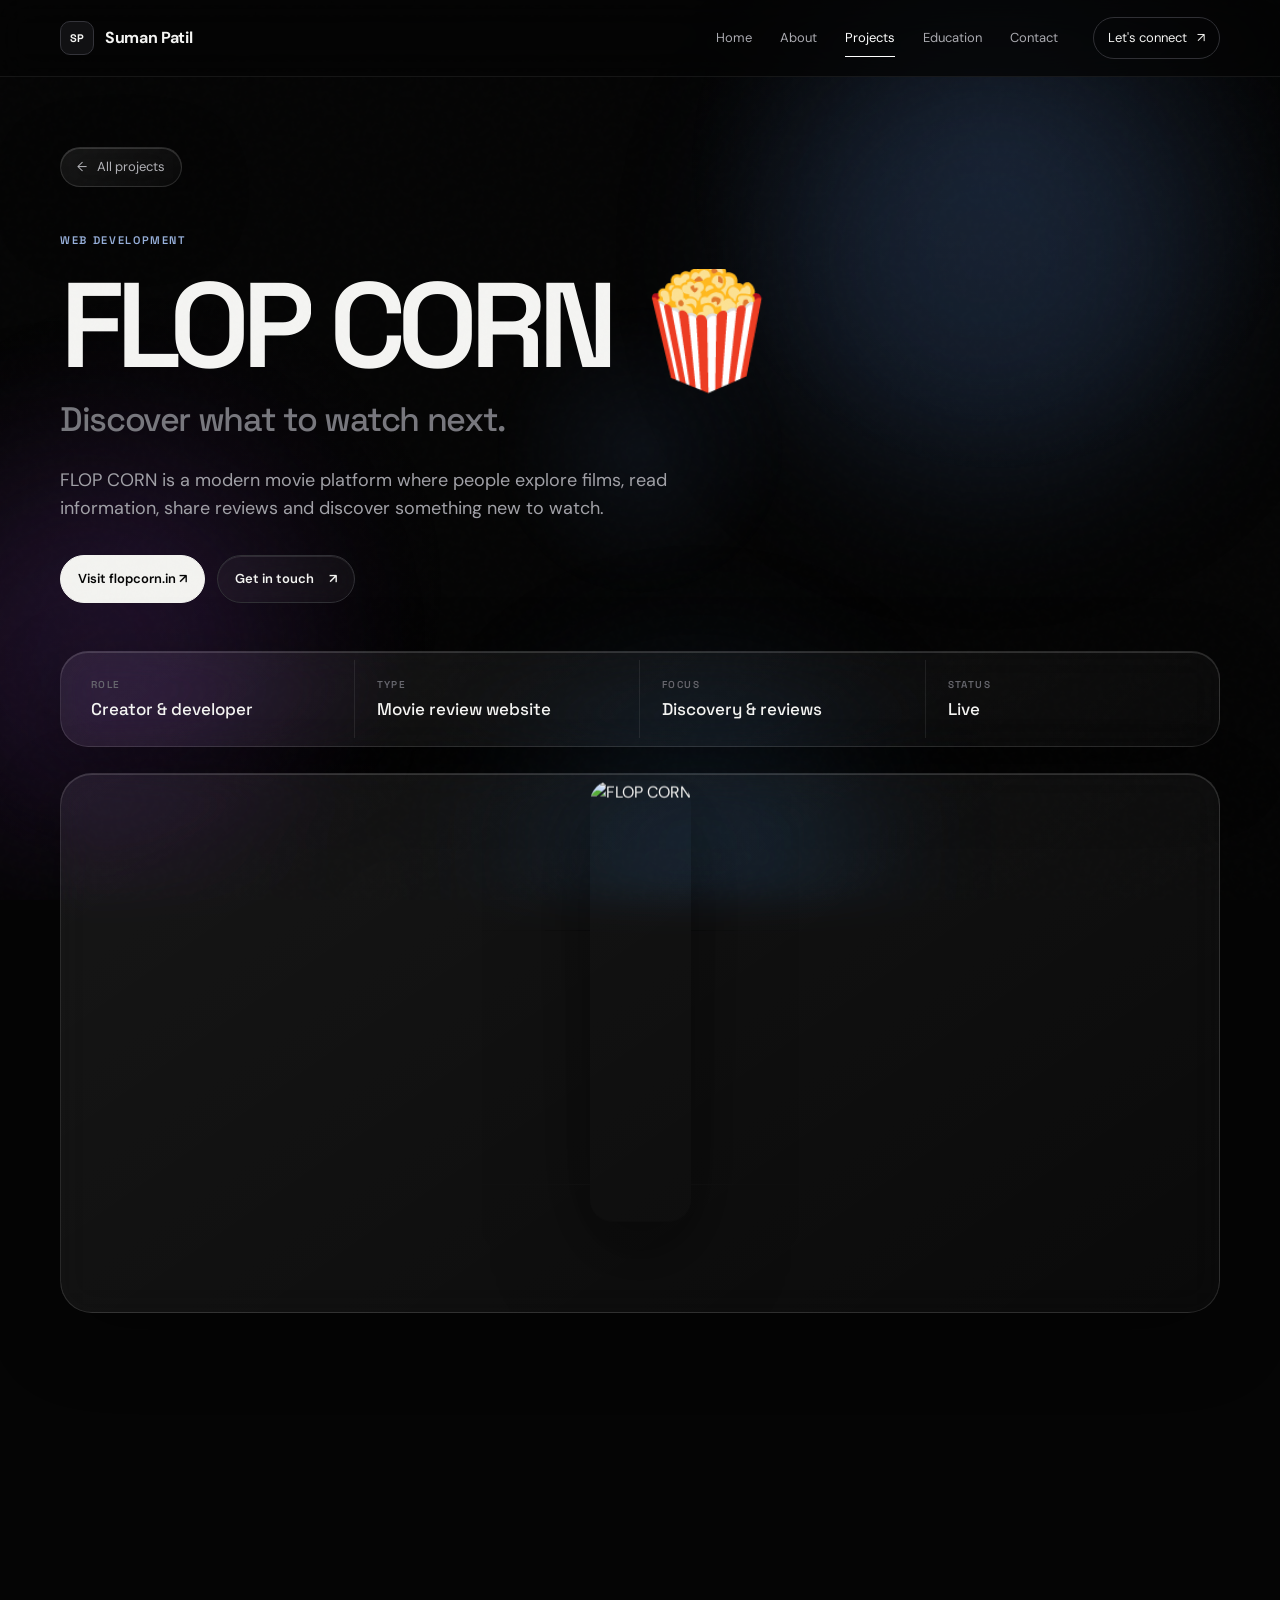
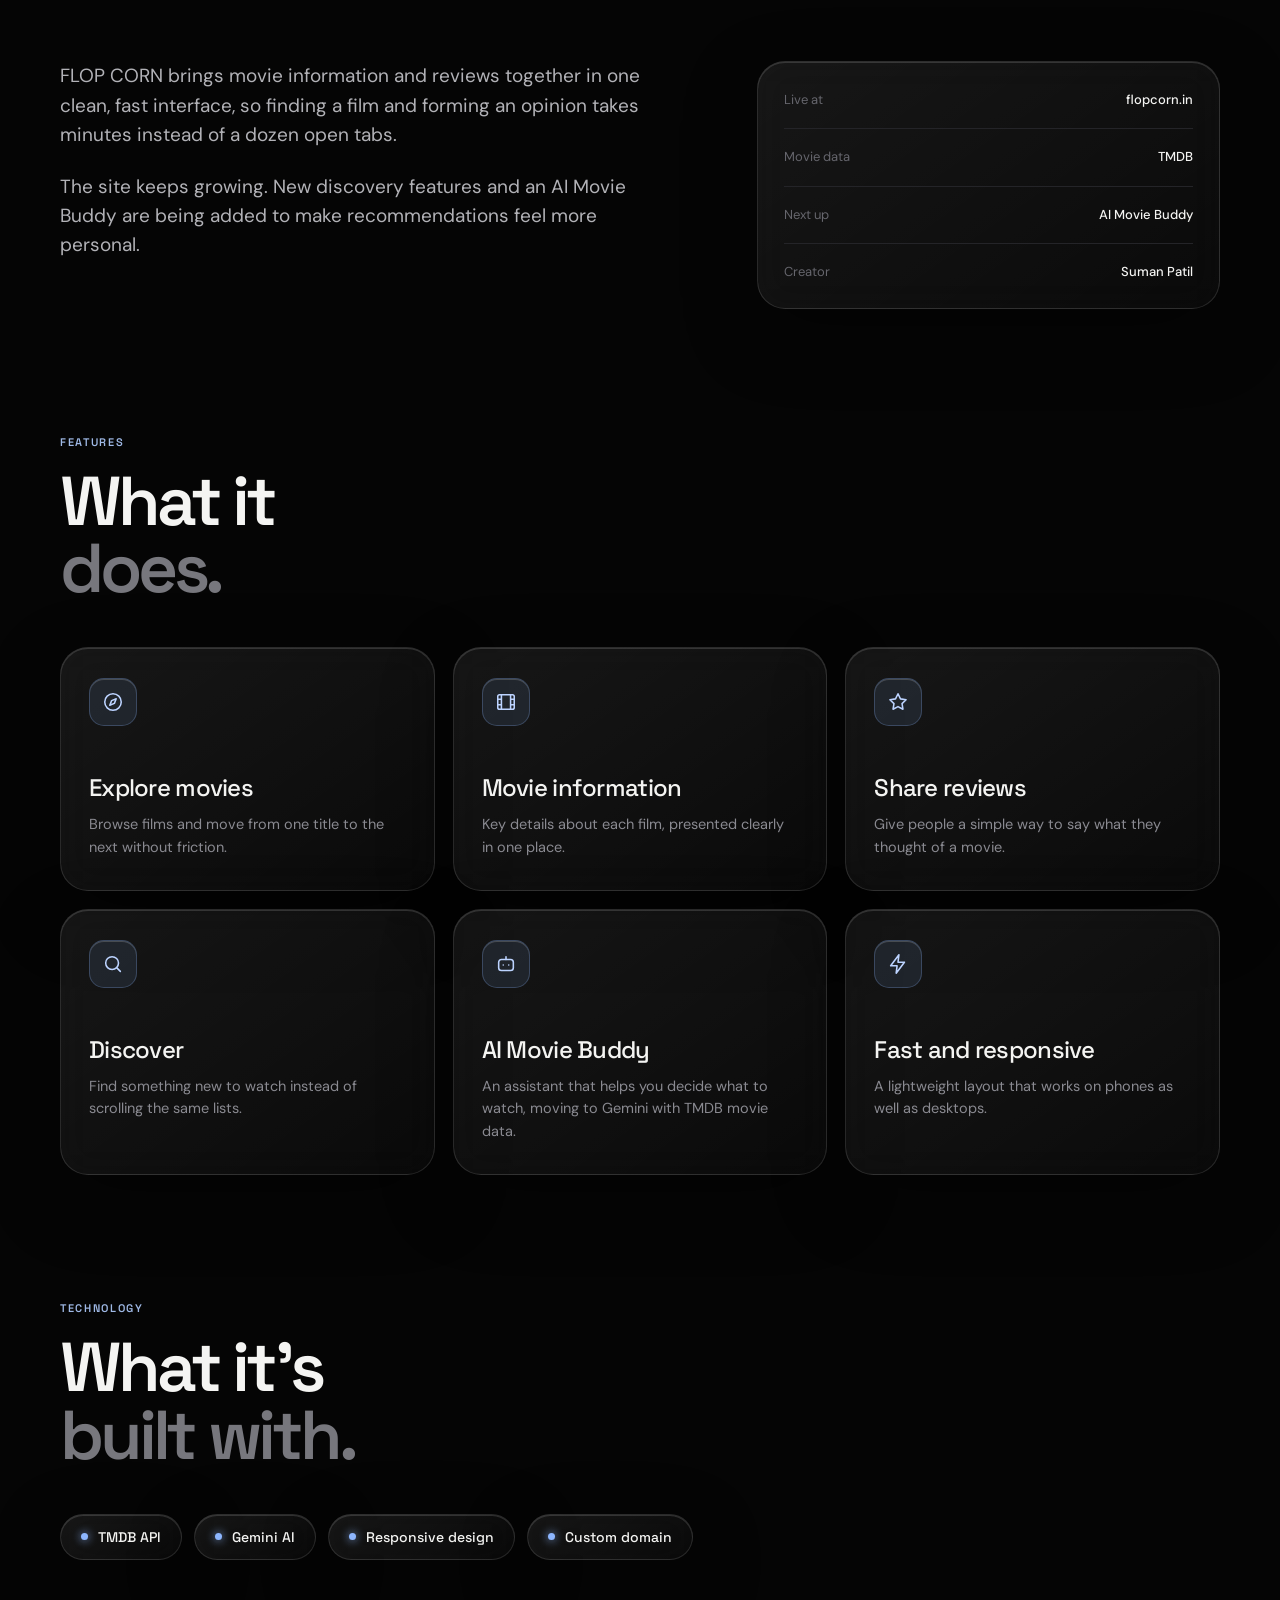
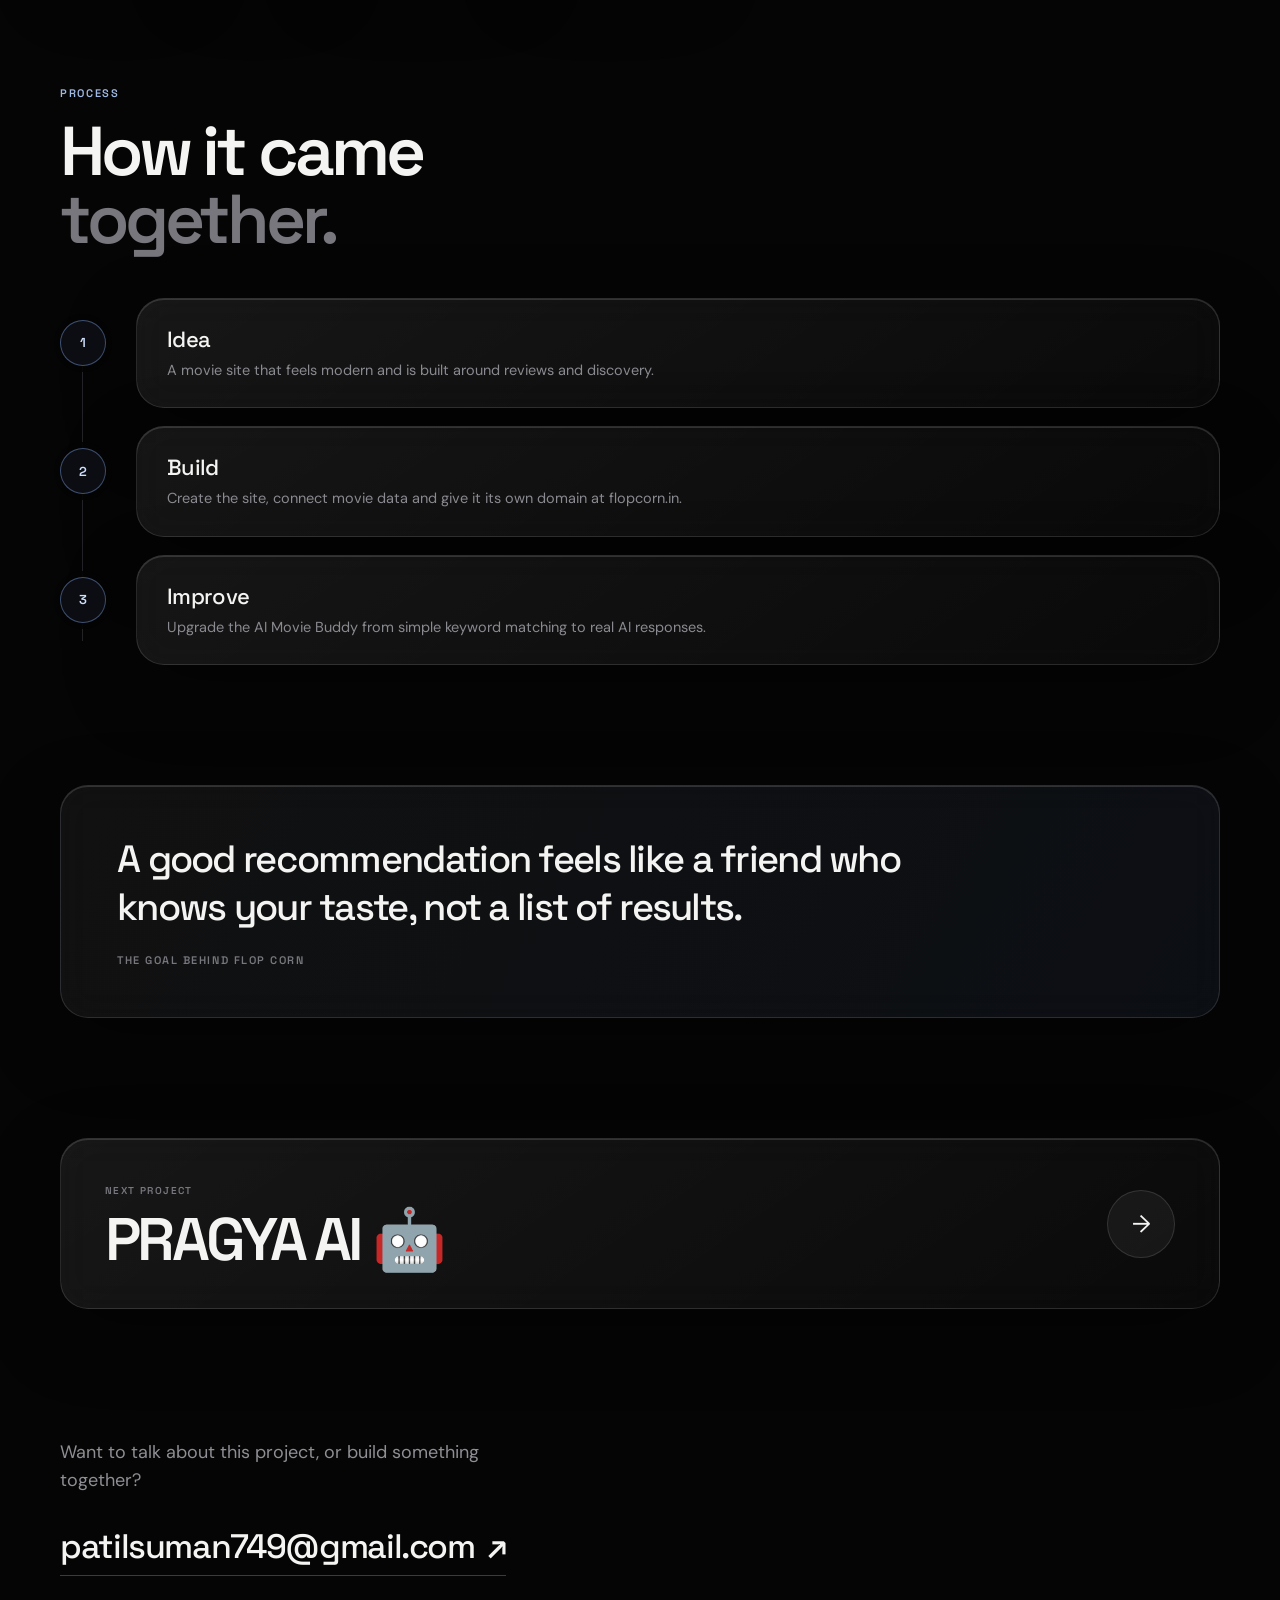
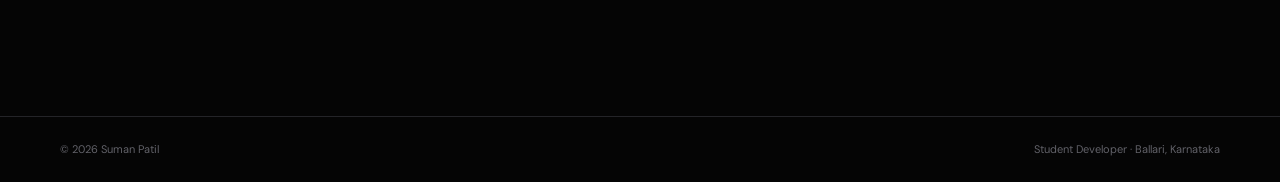
==== flopcorn.html @ 82e5724f "Add files via upload" ====
<!DOCTYPE html>
<html lang="en">
<head>
  <meta charset="UTF-8">
  <meta name="viewport" content="width=device-width, initial-scale=1.0">
  <meta name="description" content="FLOP CORN is a modern movie platform to explore movies, read information, share reviews and discover what to watch next. Built by Suman Patil.">
  <title>FLOP CORN — Movie review website | Suman Patil</title>
  <link rel="preconnect" href="https://fonts.googleapis.com">
  <link rel="preconnect" href="https://fonts.gstatic.com" crossorigin>
  <link href="https://fonts.googleapis.com/css2?family=DM+Sans:wght@400;500;600;700&family=Space+Grotesk:wght@400;500;600;700&display=swap" rel="stylesheet">
  <link rel="stylesheet" href="style.css">
</head>
<body>
  <div class="page-wipe" aria-hidden="true"></div>
  <div class="progress"></div>
  <div class="ambient" aria-hidden="true"><i class="blob b1"></i><i class="blob b2"></i><i class="blob b3"></i></div>
  <div class="noise" aria-hidden="true"></div>
  <div class="cursor-orb" aria-hidden="true"></div>

  <header class="header">
    <nav class="nav shell">
      <a href="index.html" class="logo" aria-label="Suman Patil home">
        <span class="logo-box">SP</span>
        <span>Suman Patil</span>
      </a>
      <div class="nav-links">
        <a href="index.html#home">Home</a>
        <a href="index.html#about">About</a>
        <a class="active" href="index.html#projects">Projects</a>
        <a href="index.html#education">Education</a>
        <a href="index.html#contact">Contact</a>
      </div>
      <a class="nav-cta" href="index.html#contact">Let's connect <span>↗</span></a>
      <button class="menu" aria-label="Toggle navigation" aria-expanded="false">☰</button>
    </nav>
  </header>

  <main>
    <section class="p-hero shell">
      <a class="back glass reveal" href="index.html#projects"><span>←</span> All projects</a>
      <div class="p-cat reveal"><span class="kicker">WEB DEVELOPMENT</span></div>
      <h1 class="p-title words">FLOP CORN 🍿</h1>
      <p class="p-tagline reveal">Discover what to watch next.</p>
      <p class="p-lead reveal">FLOP CORN is a modern movie platform where people explore films, read information, share reviews and discover something new to watch.</p>
      <div class="p-actions reveal"><a class="button primary magnetic" href="https://flopcorn.in/" target="_blank" rel="noopener noreferrer">Visit flopcorn.in ↗</a><a class="button ghost magnetic" href="index.html#contact">Get in touch <span>↗</span></a></div>
      <div class="meta-grid glass reveal"><div class="meta-item"><span>Role</span><strong>Creator &amp; developer</strong></div><div class="meta-item"><span>Type</span><strong>Movie review website</strong></div><div class="meta-item"><span>Focus</span><strong>Discovery &amp; reviews</strong></div><div class="meta-item"><span>Status</span><strong>Live</strong></div></div>
      <div class="p-cover glass round reveal" data-tilt>
        <div class="bg" style="background-image:url('assets/flopcorn.jpeg')"></div>
        <img src="assets/flopcorn.jpeg" alt="FLOP CORN" data-parallax>
      </div>
    </section>

    <section class="p-section shell">
      <div class="p-head reveal"><span class="kicker">OVERVIEW</span><h2>A home for<br><em>movie opinions.</em></h2></div>
      <div class="overview">
        <div class="overview-copy reveal"><p>FLOP CORN brings movie information and reviews together in one clean, fast interface, so finding a film and forming an opinion takes minutes instead of a dozen open tabs.</p><p>The site keeps growing. New discovery features and an AI Movie Buddy are being added to make recommendations feel more personal.</p></div>
        <div class="glance glass reveal"><div class="about-row"><span>Live at</span><strong>flopcorn.in</strong></div><div class="about-row"><span>Movie data</span><strong>TMDB</strong></div><div class="about-row"><span>Next up</span><strong>AI Movie Buddy</strong></div><div class="about-row"><span>Creator</span><strong>Suman Patil</strong></div></div>
      </div>
    </section>

    <section class="p-section shell">
      <div class="p-head reveal"><span class="kicker">FEATURES</span><h2>What it<br><em>does.</em></h2></div>
      <div class="feature-grid "><article class="feature glass reveal"><span class="f-icon"><svg viewBox="0 0 24 24" aria-hidden="true"><circle cx="12" cy="12" r="9"/><path d="m15.5 8.5-2 5-5 2 2-5z"/></svg></span><h3>Explore movies</h3><p>Browse films and move from one title to the next without friction.</p></article><article class="feature glass reveal"><span class="f-icon"><svg viewBox="0 0 24 24" aria-hidden="true"><rect x="3" y="4" width="18" height="16" rx="2"/><path d="M7 4v16M17 4v16M3 9h4M17 9h4M3 15h4M17 15h4"/></svg></span><h3>Movie information</h3><p>Key details about each film, presented clearly in one place.</p></article><article class="feature glass reveal"><span class="f-icon"><svg viewBox="0 0 24 24" aria-hidden="true"><path d="m12 3 2.7 5.6 6.1.9-4.4 4.3 1 6.1L12 17l-5.4 2.9 1-6.1L3.2 9.5l6.1-.9z"/></svg></span><h3>Share reviews</h3><p>Give people a simple way to say what they thought of a movie.</p></article><article class="feature glass reveal"><span class="f-icon"><svg viewBox="0 0 24 24" aria-hidden="true"><circle cx="11" cy="11" r="7"/><path d="m20 20-3.5-3.5"/></svg></span><h3>Discover</h3><p>Find something new to watch instead of scrolling the same lists.</p></article><article class="feature glass reveal"><span class="f-icon"><svg viewBox="0 0 24 24" aria-hidden="true"><rect x="4" y="7" width="16" height="12" rx="3"/><path d="M12 7V4M9 13h.01M15 13h.01"/></svg></span><h3>AI Movie Buddy</h3><p>An assistant that helps you decide what to watch, moving to Gemini with TMDB movie data.</p></article><article class="feature glass reveal"><span class="f-icon"><svg viewBox="0 0 24 24" aria-hidden="true"><path d="M13 2 4 14h7l-1 8 9-12h-7z"/></svg></span><h3>Fast and responsive</h3><p>A lightweight layout that works on phones as well as desktops.</p></article></div>
    </section>

    <section class="p-section shell">
      <div class="p-head reveal"><span class="kicker">TECHNOLOGY</span><h2>What it's<br><em>built with.</em></h2></div>
      <div class="chips"><span class="tech glass reveal"><i></i>TMDB API</span><span class="tech glass reveal"><i></i>Gemini AI</span><span class="tech glass reveal"><i></i>Responsive design</span><span class="tech glass reveal"><i></i>Custom domain</span></div>
    </section>
    <section class="p-section shell">
      <div class="p-head reveal"><span class="kicker">PROCESS</span><h2>How it came<br><em>together.</em></h2></div>
      <div class="timeline"><i class="line"></i><div class="t-item reveal"><span class="t-dot">1</span><article class="t-card glass"><h3>Idea</h3><p>A movie site that feels modern and is built around reviews and discovery.</p></article></div><div class="t-item reveal"><span class="t-dot">2</span><article class="t-card glass"><h3>Build</h3><p>Create the site, connect movie data and give it its own domain at flopcorn.in.</p></article></div><div class="t-item reveal"><span class="t-dot">3</span><article class="t-card glass"><h3>Improve</h3><p>Upgrade the AI Movie Buddy from simple keyword matching to real AI responses.</p></article></div></div>
    </section>

    <section class="p-section shell">
      <div class="quote glass reveal"><p>A good recommendation feels like a friend who knows your taste, not a list of results.</p><small>The goal behind FLOP CORN</small></div>
    </section>

    <section class="p-section shell">
      <a class="next glass reveal" href="pragya-ai.html">
        <div><small>Next project</small><h3>PRAGYA AI 🤖</h3></div>
        <span class="arrow" aria-hidden="true">→</span>
      </a>
    </section>

    <section class="shell p-cta reveal">
      <p>Want to talk about this project, or build something together?</p>
      <a class="email-link" href="mailto:patilsuman749@gmail.com">patilsuman749@gmail.com <span>↗</span></a>
    </section>
  </main>

  <footer class="footer">
    <div class="shell">
      <span>© <span id="year"></span> Suman Patil</span>
      <span>Student Developer · Ballari, Karnataka</span>
    </div>
  </footer>

  <script src="script.js"></script>
</body>
</html>
---- style.css ----
*{box-sizing:border-box;margin:0;padding:0}
:root{
  --bg:#050505;--panel:#0b0b0c;--panel2:#111113;--text:#f4f4f2;--muted:#96969b;
  --dim:#67676d;--line:#242428;--blue:#8db6ff;--white:#fff;--radius:28px;
}
html{scroll-behavior:smooth}
body{font-family:"DM Sans",system-ui,sans-serif;background:var(--bg);color:var(--text);line-height:1.55;overflow-x:hidden}
body:before{content:"";position:fixed;inset:0;pointer-events:none;z-index:-5;background:radial-gradient(circle at 78% 18%,rgba(55,82,125,.15),transparent 25%),radial-gradient(circle at 12% 65%,rgba(85,44,115,.12),transparent 23%)}
a{text-decoration:none;color:inherit}
img{display:block;max-width:100%}
.shell{width:min(1160px,calc(100% - 48px));margin:auto}
.header{position:sticky;top:0;z-index:100;background:rgba(5,5,5,.76);border-bottom:1px solid rgba(255,255,255,.07);backdrop-filter:blur(18px);transition:.35s}
.header.scrolled{box-shadow:0 12px 50px rgba(0,0,0,.45)}
.nav{height:76px;display:flex;align-items:center;gap:30px}
.logo{display:flex;align-items:center;gap:11px;font-weight:700;letter-spacing:-.02em}
.logo-box{width:34px;height:34px;border:1px solid #34343a;border-radius:10px;display:grid;place-items:center;font:700 11px "Space Grotesk";background:#111113}
.nav-links{display:flex;gap:28px;margin-left:auto}
.nav-links a{font-size:13px;color:#aaaab0;position:relative;transition:.25s}
.nav-links a:hover,.nav-links a.active{color:#fff}
.nav-links a:after{content:"";position:absolute;left:0;bottom:-9px;width:0;height:1px;background:#fff;transition:.25s}
.nav-links a.active:after,.nav-links a:hover:after{width:100%}
.nav-cta{font-size:13px;border:1px solid #303035;padding:10px 14px;border-radius:999px;margin-left:5px;transition:.25s}
.nav-cta:hover{background:#fff;color:#050505;transform:translateY(-2px)}
.nav-cta span{margin-left:7px}
.menu{display:none;background:none;border:0;color:#fff;font-size:22px}
.progress{position:fixed;top:0;left:0;height:2px;width:0;background:#fff;z-index:999}
.noise{position:fixed;inset:0;pointer-events:none;z-index:90;opacity:.035;background-image:url("data:image/svg+xml,%3Csvg viewBox='0 0 180 180' xmlns='http://www.w3.org/2000/svg'%3E%3Cfilter id='n'%3E%3CfeTurbulence type='fractalNoise' baseFrequency='.8' numOctaves='3' stitchTiles='stitch'/%3E%3C/filter%3E%3Crect width='100%25' height='100%25' filter='url(%23n)' opacity='.4'/%3E%3C/svg%3E")}
.cursor-orb{position:fixed;left:50%;top:50%;width:300px;height:300px;transform:translate(-50%,-50%);border-radius:50%;pointer-events:none;z-index:-1;background:radial-gradient(circle,rgba(100,150,230,.08),transparent 68%);filter:blur(8px)}
.section-pad{padding:120px 0}
.hero{min-height:calc(100vh - 76px);display:flex;flex-direction:column;justify-content:center;position:relative}
.hero-top{display:flex;justify-content:space-between;align-items:center;margin-bottom:65px}
.kicker{font:600 11px "Space Grotesk";letter-spacing:.15em;color:#9fb9e6}
.hero-note{font-size:12px;color:#77777d}
.hero-grid{display:grid;grid-template-columns:1.2fr .8fr;gap:80px;align-items:center}
.mini-line{font:600 11px "Space Grotesk";letter-spacing:.13em;color:#77777d;margin-bottom:20px}
.hero-title,.section-head h2,.goal h2{font-family:"Space Grotesk",sans-serif;letter-spacing:-.065em;line-height:.96;font-weight:600}
.hero-title{font-size:clamp(58px,8.4vw,106px);max-width:850px}
.hero-title span,.section-head em,.goal em{font-style:normal;color:#77777d}
.hero-sub{max-width:590px;font-size:17px;color:#a1a1a7;margin-top:28px}
.hero-actions{display:flex;gap:12px;margin-top:34px}
.button{padding:13px 17px;border-radius:999px;border:1px solid #303035;font-size:13px;font-weight:600;transition:.3s;display:inline-flex;gap:15px;align-items:center}
.button.primary{background:#f3f3f0;color:#050505;border-color:#f3f3f0}
.button:hover{transform:translateY(-3px)}
.button.primary:hover{box-shadow:0 14px 40px rgba(255,255,255,.12)}
.button.ghost:hover{background:#fff;color:#050505}
.hero-portrait{justify-self:end;position:relative;width:min(360px,100%)}
.portrait-card{aspect-ratio:4/5;border-radius:var(--radius);overflow:hidden;background:#171719;border:1px solid #2b2b30;position:relative;box-shadow:0 35px 90px rgba(0,0,0,.35);animation:float 6s ease-in-out infinite}
.portrait-card img{width:100%;height:100%;object-fit:cover;object-position:center top;filter:saturate(.88)}
.portrait-card:after{content:"";position:absolute;inset:0;background:linear-gradient(180deg,transparent 55%,rgba(0,0,0,.68))}
.portrait-label{position:absolute;z-index:2;bottom:18px;left:18px;right:18px;padding:11px 12px;border:1px solid rgba(255,255,255,.16);background:rgba(0,0,0,.38);backdrop-filter:blur(10px);border-radius:12px;font-size:12px}
.status{width:7px;height:7px;display:inline-block;background:#7ee2a8;border-radius:50%;margin-right:8px;box-shadow:0 0 12px #7ee2a8}
.portrait-index{position:absolute;right:-44px;bottom:4px;color:#66666c;font:11px "Space Grotesk";writing-mode:vertical-rl}
.scroll-cue{display:flex;align-items:center;gap:13px;color:#66666c;font-size:11px;margin-top:70px}
.scroll-cue i{width:42px;height:1px;background:#3b3b40;position:relative;overflow:hidden}
.scroll-cue i:after{content:"";position:absolute;width:16px;height:1px;background:#fff;left:-16px;animation:scan 2s infinite}
@keyframes scan{to{left:45px}}
.ticker{overflow:hidden;border-top:1px solid var(--line);border-bottom:1px solid var(--line);background:#09090a}
.ticker-track{width:max-content;display:flex;gap:28px;align-items:center;padding:18px 0;animation:ticker 28s linear infinite}
.ticker span{font:600 12px "Space Grotesk";letter-spacing:.12em;color:#8b8b91}
.ticker b{color:#66666b;font-size:14px}
@keyframes ticker{to{transform:translateX(-50%)}}
.section-head{margin-bottom:60px}
.section-head h2{font-size:clamp(52px,7vw,88px);margin-top:15px}
.about-grid{display:grid;grid-template-columns:1fr 1fr;gap:90px}
.about-lead{position:relative;padding-left:78px}
.big-number{position:absolute;left:0;top:0;color:#38383e;font:600 34px "Space Grotesk"}
.about-lead p{font-size:20px;color:#b2b2b7;max-width:620px}
.about-lead p+p{margin-top:22px}
.about-lead strong{color:#fff}
.about-side{border-top:1px solid var(--line)}
.about-row{display:flex;justify-content:space-between;gap:25px;padding:18px 0;border-bottom:1px solid var(--line);font-size:13px}
.about-row span{color:#66666d}.about-row strong{font-weight:500;text-align:right;max-width:65%}
.split{display:flex;align-items:end;justify-content:space-between;gap:50px}
.split>p{max-width:300px;color:#77777e;font-size:14px}
.project{border-top:1px solid var(--line);padding:28px 0 70px}
.project-top{display:flex;justify-content:space-between;color:#66666c;font:10px "Space Grotesk";letter-spacing:.12em;margin-bottom:26px}
.project-main{display:grid;grid-template-columns:1.25fr .75fr;gap:60px;align-items:center}
.project-main.reverse{grid-template-columns:.75fr 1.25fr}.project-main.reverse .project-art{order:2}.project-main.reverse .project-info{order:1}
.project-art{height:400px;border-radius:20px;overflow:hidden;border:1px solid #29292d;background:#111}
.project-art img{width:100%;height:100%;object-fit:cover;transition:transform .8s cubic-bezier(.2,.8,.2,1),filter .5s}
.project-art.pragya{background:#000}.project-art.pragya img{object-fit:contain;padding:25px}
.project:hover .project-art img{transform:scale(1.045)}
.project-info{max-width:460px}
.project-type{font:600 10px "Space Grotesk";letter-spacing:.14em;color:#77777e}
.project-info h3{font:600 48px "Space Grotesk";letter-spacing:-.055em;margin:12px 0 15px}
.project-info>p:not(.project-type){color:#909096;font-size:15px}
.text-link{display:inline-flex;gap:12px;margin-top:25px;font-size:13px;font-weight:600;border-bottom:1px solid #4a4a4f;padding-bottom:6px;transition:.25s}
.text-link:hover{gap:20px;color:#b7cfff;border-color:#b7cfff}
.principles{background:#0a0a0b;border-top:1px solid var(--line);border-bottom:1px solid var(--line)}
.principle-grid{display:grid;grid-template-columns:repeat(3,1fr);border-top:1px solid var(--line)}
.principle{padding:30px 28px 15px 0;border-right:1px solid var(--line);min-height:220px}
.principle+ .principle{padding-left:28px}
.principle:last-child{border-right:0}
.principle span{font:11px "Space Grotesk";color:#66666d}
.principle h3{font:500 28px "Space Grotesk";margin:50px 0 10px}
.principle p{color:#77777d;font-size:14px;max-width:280px}
.edu-list{border-top:1px solid var(--line)}
.edu-item{display:grid;grid-template-columns:80px 1fr 100px;gap:20px;align-items:center;padding:27px 0;border-bottom:1px solid var(--line);transition:.3s}
.edu-item:hover{padding-left:10px;background:linear-gradient(90deg,rgba(255,255,255,.02),transparent)}
.edu-item>span{font:600 25px "Space Grotesk";color:#4b4b50}
.edu-item.current>span{color:#b9d0f9}
.edu-item small{font:10px "Space Grotesk";letter-spacing:.12em;color:#6c6c72}
.edu-item h3{font:500 24px "Space Grotesk";margin:4px 0}
.edu-item p{color:#77777d;font-size:13px}
.edu-item>strong{text-align:right;font-size:12px;color:#68686e;font-weight:500}
.edu-item.current>strong{color:#b9d0f9}
.goal{margin-top:30px;margin-bottom:30px;border:1px solid #2a2a2f;border-radius:30px;padding:55px 60px;display:grid;grid-template-columns:1fr 1fr;gap:70px;background:linear-gradient(120deg,#0d0d0f,#11131a);position:relative;overflow:hidden}
.goal:after{content:"";position:absolute;width:280px;height:280px;border-radius:50%;right:-120px;top:-130px;background:rgba(99,137,200,.12);filter:blur(4px);animation:goal 7s ease-in-out infinite}
@keyframes goal{50%{transform:translate(-80px,110px) scale(1.2)}}
.goal h2{font-size:clamp(42px,5.4vw,70px);margin-top:14px;position:relative;z-index:1}
.goal>p{align-self:end;color:#85858c;font-size:16px;max-width:470px;position:relative;z-index:1}
.contact{padding-bottom:150px}
.contact-layout{display:grid;grid-template-columns:1fr 1fr;gap:100px}
.contact-intro p{font-size:18px;color:#8e8e94;max-width:420px}
.email-link{display:inline-flex;gap:12px;margin-top:30px;font:500 clamp(22px,3vw,34px) "Space Grotesk";letter-spacing:-.04em;border-bottom:1px solid #3a3a40;padding-bottom:7px;transition:.25s}
.email-link:hover{color:#b9d0f9;border-color:#b9d0f9}
.socials{border-top:1px solid var(--line)}
.socials a{display:grid;grid-template-columns:110px 1fr 20px;gap:10px;align-items:center;padding:17px 0;border-bottom:1px solid var(--line);font-size:13px}
.socials span{color:#65656b}.socials strong{font-weight:500}.socials i{font-style:normal;text-align:right;color:#77777d;transition:.25s}.socials a:hover i{color:#fff;transform:translate(4px,-4px)}
.footer{border-top:1px solid var(--line);padding:24px 0;color:#626269;font-size:11px}
.footer .shell{display:flex;justify-content:space-between;gap:20px}
.reveal{opacity:0;transform:translateY(30px);transition:opacity .8s cubic-bezier(.2,.8,.2,1),transform .8s cubic-bezier(.2,.8,.2,1)}
.reveal.show{opacity:1;transform:none}
.magnetic{will-change:transform}
@keyframes float{0%,100%{transform:translateY(0)}50%{transform:translateY(-9px)}}
@media(max-width:850px){
  .nav-links{display:none;position:absolute;top:76px;left:0;right:0;background:#080809;border-bottom:1px solid var(--line);padding:20px 24px;flex-direction:column;gap:18px}
  .nav-links.open{display:flex}.nav-cta{margin-left:auto}.menu{display:block}
  .hero-grid,.about-grid,.contact-layout,.goal{grid-template-columns:1fr;gap:50px}
  .hero-portrait{justify-self:start;width:min(400px,90vw)}.portrait-index{right:-28px}
  .project-main,.project-main.reverse{grid-template-columns:1fr;gap:30px}.project-main.reverse .project-art,.project-main.reverse .project-info{order:initial}
  .project-art{height:330px}.principle-grid{grid-template-columns:1fr}.principle,.principle+.principle{border-right:0;border-bottom:1px solid var(--line);padding:25px 0}.principle:last-child{border-bottom:0}
  .split{align-items:start;flex-direction:column}
}
@media(max-width:560px){
  .shell{width:min(100% - 28px,1160px)}.section-pad{padding:85px 0}.hero-top{align-items:start;flex-direction:column;gap:10px;margin-bottom:45px}
  .hero-title{font-size:54px}.hero-sub{font-size:15px}.hero-actions{flex-direction:column;align-items:stretch}.button{justify-content:center}
  .section-head h2{font-size:50px}.about-lead{padding-left:55px}.about-lead p{font-size:17px}.about-row{flex-direction:column;gap:5px}.about-row strong{text-align:left;max-width:none}
  .project-info h3{font-size:39px}.project-art{height:270px}.edu-item{grid-template-columns:50px 1fr}.edu-item>strong{display:none}
  .goal{padding:38px 28px}.goal h2{font-size:45px}.goal>p{font-size:14px}
  .footer .shell{flex-direction:column}.contact{padding-bottom:100px}
}
@media(prefers-reduced-motion:reduce){
  *,*:before,*:after{animation-duration:.01ms!important;animation-iteration-count:1!important;transition-duration:.01ms!important;scroll-behavior:auto!important}
  .reveal{opacity:1;transform:none}
}

/* =====================================================================
   GLASS SYSTEM  (added) — same dark theme, extra frosted-glass motion
   ===================================================================== */
:root{
  --glass-bg:linear-gradient(145deg,rgba(255,255,255,.075),rgba(255,255,255,.022));
  --glass-border:rgba(255,255,255,.12);
  --ease:cubic-bezier(.2,.8,.2,1);
}

/* Drifting colour behind everything, so the glass has something to refract */
.ambient{position:fixed;inset:0;z-index:-4;pointer-events:none;overflow:hidden}
.blob{position:absolute;border-radius:50%;filter:blur(80px);opacity:.6;animation:blob 24s ease-in-out infinite;will-change:transform}
.blob.b1{width:440px;height:440px;left:60%;top:4%;background:rgba(55,82,125,.5)}
.blob.b2{width:380px;height:380px;left:-8%;top:52%;background:rgba(85,44,115,.42);animation-duration:29s;animation-delay:-9s}
.blob.b3{width:320px;height:320px;left:42%;top:76%;background:rgba(60,110,160,.3);animation-duration:33s;animation-delay:-15s}
@keyframes blob{0%,100%{transform:translate(0,0) scale(1)}33%{transform:translate(70px,-50px) scale(1.14)}66%{transform:translate(-60px,55px) scale(.92)}}

/* Reusable frosted panel with a cursor-following highlight and a shine sweep */
.glass{
  position:relative;isolation:isolate;overflow:hidden;
  background:var(--glass-bg);border:1px solid var(--glass-border);border-radius:var(--radius);
  -webkit-backdrop-filter:blur(18px) saturate(150%);backdrop-filter:blur(18px) saturate(150%);
  box-shadow:inset 0 1px 0 rgba(255,255,255,.14),0 24px 70px rgba(0,0,0,.35);
  transition:transform .5s var(--ease),border-color .4s,box-shadow .5s var(--ease),opacity .8s var(--ease);
}
.glass:before{content:"";position:absolute;inset:0;z-index:-1;pointer-events:none;opacity:0;transition:opacity .4s;
  background:radial-gradient(420px circle at var(--mx,50%) var(--my,0%),rgba(141,182,255,.17),transparent 46%)}
.glass:after{content:"";position:absolute;top:0;left:-130%;width:55%;height:100%;z-index:-1;pointer-events:none;
  background:linear-gradient(100deg,transparent,rgba(255,255,255,.085),transparent);transform:skewX(-18deg);
  transition:left 1s var(--ease)}
.glass:hover{border-color:rgba(185,208,249,.3);box-shadow:inset 0 1px 0 rgba(255,255,255,.2),0 30px 80px rgba(0,0,0,.45),0 0 60px rgba(100,150,230,.07)}
.glass:hover:before{opacity:1}
.glass:hover:after{left:150%}

/* Hero: split headline, glass orbs and floating chips */
.words .w{display:inline-block;overflow:hidden;vertical-align:bottom;padding:0 .04em .1em 0;margin:0 -.04em -.1em 0;font-weight:inherit;color:inherit}
.words .w>i{display:inline-block;font-style:normal;transform:translateY(108%);filter:blur(10px);opacity:0;
  animation:wordUp 1s var(--ease) forwards;animation-delay:calc(var(--i) * 80ms + 120ms)}
@keyframes wordUp{to{transform:none;filter:blur(0);opacity:1}}

.glass-orb{position:absolute;border-radius:50%;pointer-events:none;border:1px solid rgba(255,255,255,.16);
  background:radial-gradient(circle at 30% 24%,rgba(255,255,255,.22),rgba(141,182,255,.08) 42%,rgba(255,255,255,.015) 72%);
  -webkit-backdrop-filter:blur(7px);backdrop-filter:blur(7px);
  box-shadow:inset 0 0 36px rgba(141,182,255,.14),0 18px 50px rgba(0,0,0,.3)}
.orb-a{width:150px;height:150px;top:-48px;right:-56px;animation:orb 10s ease-in-out infinite}
.orb-b{width:70px;height:70px;bottom:-36px;right:-24px;z-index:3;animation:orb 8s ease-in-out -3s infinite}
@keyframes orb{0%,100%{transform:translate(0,0)}50%{transform:translate(-12px,16px)}}

.chip{position:absolute;z-index:4;padding:9px 14px 9px 12px;border-radius:999px;font-size:12px;font-weight:600;
  display:flex;align-items:center;gap:8px;white-space:nowrap;animation:chip 7s ease-in-out infinite}
.chip i{width:6px;height:6px;border-radius:50%;background:#8db6ff;box-shadow:0 0 10px #8db6ff}
.chip.c1{top:9%;left:-40px}
.chip.c2{top:42%;right:-38px;animation-delay:-2.5s}
.chip.c2 i{background:#c8a2ff;box-shadow:0 0 10px #c8a2ff}
.chip.c3{bottom:26%;left:-30px;animation-delay:-4.5s}
.chip.c3 i{background:#7ee2a8;box-shadow:0 0 10px #7ee2a8}
@keyframes chip{0%,100%{transform:translateY(0)}50%{transform:translateY(-10px)}}

.portrait-label{-webkit-backdrop-filter:blur(14px) saturate(150%);backdrop-filter:blur(14px) saturate(150%);box-shadow:inset 0 1px 0 rgba(255,255,255,.14)}

/* Buttons and ticker */
.button.ghost{background:rgba(255,255,255,.04);-webkit-backdrop-filter:blur(12px);backdrop-filter:blur(12px);box-shadow:inset 0 1px 0 rgba(255,255,255,.1)}
.ticker{-webkit-mask-image:linear-gradient(90deg,transparent,#000 9%,#000 91%,transparent);mask-image:linear-gradient(90deg,transparent,#000 9%,#000 91%,transparent);background:rgba(9,9,10,.6)}
.ticker:hover .ticker-track{animation-play-state:paused}

/* About / contact panels */
.about-side.glass,.socials.glass{border-top:1px solid var(--glass-border);padding:6px 28px}
.about-side.glass .about-row:last-child,.socials.glass a:last-child{border-bottom:0}
.about-row,.socials a{transition:padding .35s var(--ease),color .3s}
.about-row:hover{padding-left:8px}
.socials a:hover{padding-left:8px}

/* Projects become glass cards */
.project.glass{border-top:1px solid var(--glass-border);padding:26px 28px 34px;margin-bottom:28px}
.project.glass:hover{transform:translateY(-6px)}
.project-tags{display:inline-flex;align-items:center;gap:12px}
.badge{font:600 9px "Space Grotesk";letter-spacing:.14em;padding:5px 9px;border-radius:999px;color:#bcd3ff;text-transform:uppercase;
  background:rgba(141,182,255,.12);border:1px solid rgba(141,182,255,.35);position:relative;overflow:hidden;animation:badge 2.8s ease-in-out infinite}
@keyframes badge{0%,100%{box-shadow:0 0 0 0 rgba(141,182,255,.35)}50%{box-shadow:0 0 0 7px rgba(141,182,255,0)}}
a.project-art{display:block;position:relative;transform-style:preserve-3d;transition:transform .35s var(--ease),border-color .4s}
.project-art:after{content:"";position:absolute;inset:0;pointer-events:none;opacity:0;transition:opacity .4s;
  background:radial-gradient(380px circle at var(--mx,50%) var(--my,50%),rgba(255,255,255,.14),transparent 52%)}
.project-art:hover{border-color:rgba(185,208,249,.4)}
.project-art:hover:after{opacity:1}
.project-art.scorex{background:#000}
.project-art.scorex img{object-fit:contain;transform:scale(1.5)}
.project:hover .project-art.scorex img{transform:scale(1.58)}
.project-art.pragya img{padding:25px}
.link-row{display:flex;flex-wrap:wrap;gap:8px 28px}
.text-link.alt{color:#9a9aa0;border-color:#34343a}

/* Principles, education, goal */
.principles{background:rgba(10,10,11,.55)}
.principle-grid{border-top:0;gap:18px}
.principle-grid .principle.glass{padding:30px 28px 24px;min-height:230px;border-right:1px solid var(--glass-border)}
.principle-grid .principle.glass+.principle.glass{padding-left:28px}
.principle.glass:hover{transform:translateY(-8px)}
.principle.glass h3{transition:transform .5s var(--ease)}
.principle.glass:hover h3{transform:translateX(8px)}
.edu-item{border-radius:18px;border-bottom-color:transparent;position:relative}
.edu-item:before{content:"";position:absolute;left:0;right:0;bottom:0;height:1px;background:var(--line)}
.edu-item:hover{padding:27px 20px;background:var(--glass-bg);-webkit-backdrop-filter:blur(14px);backdrop-filter:blur(14px);box-shadow:inset 0 0 0 1px var(--glass-border)}
.edu-item:hover:before{opacity:0}
.edu-item.current>span{animation:glowText 3.5s ease-in-out infinite}
@keyframes glowText{50%{text-shadow:0 0 22px rgba(141,182,255,.65)}}
.goal{-webkit-backdrop-filter:blur(14px);backdrop-filter:blur(14px);box-shadow:inset 0 1px 0 rgba(255,255,255,.12)}
.goal:before{content:"";position:absolute;width:240px;height:240px;border-radius:50%;left:-90px;bottom:-120px;background:rgba(130,80,190,.14);filter:blur(6px);animation:goal2 9s ease-in-out infinite}
@keyframes goal2{50%{transform:translate(90px,-70px) scale(1.15)}}

/* Page transition: frosted wipe */
.page-wipe{position:fixed;inset:0;z-index:2000;pointer-events:none;background:rgba(7,7,9,.88);
  -webkit-backdrop-filter:blur(24px);backdrop-filter:blur(24px);animation:wipeIn .85s cubic-bezier(.7,0,.2,1) .05s both}
@keyframes wipeIn{from{clip-path:inset(0 0 0 0)}to{clip-path:inset(0 0 100% 0)}}
.page-wipe.leaving{animation:wipeOut .45s cubic-bezier(.7,0,.2,1) both}
@keyframes wipeOut{from{clip-path:inset(100% 0 0 0)}to{clip-path:inset(0 0 0 0)}}

/* =====================================================================
   PROJECT DETAIL PAGES
   ===================================================================== */
.p-hero{padding:70px 0 40px}
.back{display:inline-flex;align-items:center;gap:10px;padding:9px 16px;border-radius:999px;font-size:13px;color:#b2b2b7;margin-bottom:46px}
.back span{transition:transform .35s var(--ease)}
.back:hover{color:#fff}.back:hover span{transform:translateX(-5px)}
.p-cat{display:flex;align-items:center;gap:14px;margin-bottom:22px}
.p-title{font:600 clamp(54px,9.4vw,124px)/.94 "Space Grotesk",sans-serif;letter-spacing:-.07em}
.p-tagline{font:500 clamp(22px,3vw,34px)/1.2 "Space Grotesk",sans-serif;letter-spacing:-.04em;color:#77777d;margin-top:18px}
.p-lead{max-width:640px;font-size:18px;color:#a1a1a7;margin-top:26px}
.p-actions{display:flex;flex-wrap:wrap;gap:12px;margin-top:32px}
.meta-grid{display:grid;grid-template-columns:repeat(4,1fr);margin-top:48px;padding:8px}
.meta-item{padding:18px 22px;border-right:1px solid rgba(255,255,255,.08)}
.meta-item:last-child{border-right:0}
.meta-item span{display:block;font:600 10px "Space Grotesk";letter-spacing:.14em;color:#66666d;text-transform:uppercase}
.meta-item strong{display:block;font:500 17px "Space Grotesk";margin-top:7px}
.p-cover{position:relative;height:min(540px,68vw);margin-top:26px;display:grid;place-items:center;border-radius:32px;transform-style:preserve-3d;transition:transform .35s var(--ease),border-color .4s}
.p-cover .bg{position:absolute;inset:-40px;z-index:-2;background-size:cover;background-position:center;filter:blur(46px) saturate(1.5) brightness(.5);transform:scale(1.1)}
.p-cover img{position:relative;height:82%;width:auto;max-width:86%;object-fit:contain;will-change:transform}
.p-cover.round img{border-radius:22px;box-shadow:0 30px 90px rgba(0,0,0,.55)}
.p-cover.logo img{transform:scale(1.12)}
.p-section{padding:90px 0}
.p-section+.p-section{padding-top:30px}
.p-head{margin-bottom:44px}
.p-head h2{font:600 clamp(40px,5.4vw,70px)/.98 "Space Grotesk",sans-serif;letter-spacing:-.06em;margin-top:14px}
.p-head em{font-style:normal;color:#77777d}
.overview{display:grid;grid-template-columns:1.15fr .85fr;gap:70px;align-items:start}
.overview-copy p{font-size:19px;color:#b2b2b7;max-width:600px}
.overview-copy p+p{margin-top:22px}
.glance{padding:8px 26px}
.glance .about-row:last-child{border-bottom:0}
.glance .about-row:first-child{padding-top:20px}
.feature-grid{display:grid;grid-template-columns:repeat(3,1fr);gap:18px}
.feature-grid.four{grid-template-columns:repeat(2,1fr)}
.feature{padding:30px 28px 32px;min-height:220px}
.feature:hover{transform:translateY(-8px)}
.f-icon{width:48px;height:48px;border-radius:15px;display:grid;place-items:center;margin-bottom:46px;color:#bcd3ff;
  background:rgba(141,182,255,.1);border:1px solid rgba(141,182,255,.25);box-shadow:inset 0 1px 0 rgba(255,255,255,.18);transition:transform .5s var(--ease),box-shadow .5s}
.f-icon svg{width:22px;height:22px;fill:none;stroke:currentColor;stroke-width:1.7;stroke-linecap:round;stroke-linejoin:round}
.feature:hover .f-icon{transform:rotate(-8deg) scale(1.1);box-shadow:0 0 30px rgba(141,182,255,.35)}
.feature h3{font:500 24px "Space Grotesk";letter-spacing:-.03em;margin-bottom:10px}
.feature p{color:#8a8a91;font-size:14.5px;max-width:340px}
.chips{display:flex;flex-wrap:wrap;gap:12px}
.tech{padding:13px 20px;border-radius:999px;font:500 14px "Space Grotesk";display:inline-flex;align-items:center;gap:10px}
.tech i{width:7px;height:7px;border-radius:50%;background:#8db6ff;box-shadow:0 0 10px #8db6ff}
.tech:hover{transform:translateY(-4px)}
.brand{display:grid;grid-template-columns:1.1fr .9fr;gap:0;padding:0}
.brand-art{display:grid;place-items:center;background:#000;padding:40px;border-right:1px solid var(--glass-border)}
.brand-art img{width:100%;max-width:440px;transform:scale(1.2)}
.brand-copy{padding:44px 40px}
.brand-copy h3{font:500 28px "Space Grotesk";letter-spacing:-.04em;margin-bottom:14px}
.brand-copy p{color:#8f8f96;font-size:15px}
.swatches{display:flex;gap:10px;margin-top:26px}
.swatch{width:46px;height:46px;border-radius:14px;border:1px solid rgba(255,255,255,.18);box-shadow:inset 0 1px 0 rgba(255,255,255,.2)}
.timeline{position:relative;display:grid;gap:18px;padding-left:76px;--p:0}
.timeline:before{content:"";position:absolute;left:22px;top:24px;bottom:24px;width:1px;background:var(--line)}
.timeline .line{position:absolute;left:22px;top:24px;width:1px;height:calc((100% - 48px) * var(--p));background:linear-gradient(#d3e2ff,#6d8fd0);box-shadow:0 0 14px rgba(141,182,255,.7)}
.t-item{position:relative}
.t-card{padding:26px 30px}
.t-card:hover{transform:translateX(8px)}
.t-dot{position:absolute;left:-76px;top:22px;width:46px;height:46px;border-radius:50%;display:grid;place-items:center;font:600 13px "Space Grotesk";color:#d3e2ff;
  background:#0c0e14;border:1px solid rgba(141,182,255,.4);box-shadow:0 0 0 6px rgba(5,5,5,.9)}
.t-card h3{font:500 22px "Space Grotesk";letter-spacing:-.03em;margin-bottom:6px}
.t-card p{color:#8a8a91;font-size:14.5px;max-width:560px}
.quote{padding:50px 56px;background:linear-gradient(120deg,rgba(255,255,255,.05),rgba(99,137,200,.08))}
.quote p{font:500 clamp(24px,3vw,38px)/1.25 "Space Grotesk",sans-serif;letter-spacing:-.045em;max-width:860px}
.quote small{display:block;margin-top:22px;font:600 11px "Space Grotesk";letter-spacing:.14em;color:#77777e;text-transform:uppercase}
.next{display:grid;grid-template-columns:1fr auto;align-items:center;gap:30px;padding:38px 44px}
.next:hover{transform:translateY(-6px)}
.next small{font:600 10px "Space Grotesk";letter-spacing:.14em;color:#77777e;text-transform:uppercase}
.next h3{font:600 clamp(34px,5vw,60px) "Space Grotesk";letter-spacing:-.06em;margin-top:8px;line-height:1}
.next .arrow{width:68px;height:68px;border-radius:50%;display:grid;place-items:center;font-size:24px;border:1px solid var(--glass-border);background:rgba(255,255,255,.05);transition:transform .5s var(--ease),background .3s,color .3s}
.next:hover .arrow{transform:translate(6px,-6px) rotate(-6deg);background:#fff;color:#050505}
.p-cta{padding:40px 0 140px;text-align:left}
.p-cta p{font-size:18px;color:#8e8e94;max-width:460px}

@media(max-width:850px){
  .meta-grid{grid-template-columns:1fr 1fr}
  .meta-item:nth-child(2){border-right:0}
  .meta-item:nth-child(-n+2){border-bottom:1px solid rgba(255,255,255,.08)}
  .overview,.brand{grid-template-columns:1fr;gap:40px}
  .brand{gap:0}.brand-art{border-right:0;border-bottom:1px solid var(--glass-border)}
  .feature-grid,.feature-grid.four{grid-template-columns:1fr 1fr}
  .principle-grid .principle.glass,.principle-grid .principle.glass+.principle.glass{border-bottom:1px solid var(--glass-border);padding:26px 24px}
  .principle-grid .principle.glass:last-child{border-bottom:1px solid var(--glass-border)}
  .project.glass{padding:22px 20px 28px}
}
@media(max-width:560px){
  .portrait-index{right:-18px}
  .chip{font-size:11px;padding:8px 12px 8px 10px}
  .chip.c1{left:12px;top:5%}.chip.c2{right:12px;top:40%}.chip.c3{left:12px;bottom:23%}
  .orb-a{width:110px;height:110px;right:-20px;top:-34px}.orb-b{right:-8px}
  .feature-grid,.feature-grid.four{grid-template-columns:1fr}
  .feature{min-height:0}.f-icon{margin-bottom:28px}
  .timeline{padding-left:60px}.t-dot{left:-60px;width:40px;height:40px}.timeline:before,.timeline .line{left:19px}
  .t-card{padding:22px}
  .quote{padding:34px 26px}.next{padding:28px 24px}.next .arrow{width:54px;height:54px}
  .brand-copy{padding:32px 26px}.p-hero{padding-top:44px}.p-section{padding:64px 0}
  .about-side.glass,.socials.glass{padding:4px 20px}
  .socials a{grid-template-columns:90px 1fr 20px}
}
@media(prefers-reduced-motion:reduce){
  .blob,.chip,.glass-orb,.badge,.page-wipe{animation:none!important}
  .words .w>i{transform:none;filter:none;opacity:1;animation:none}
  .page-wipe{display:none}
}
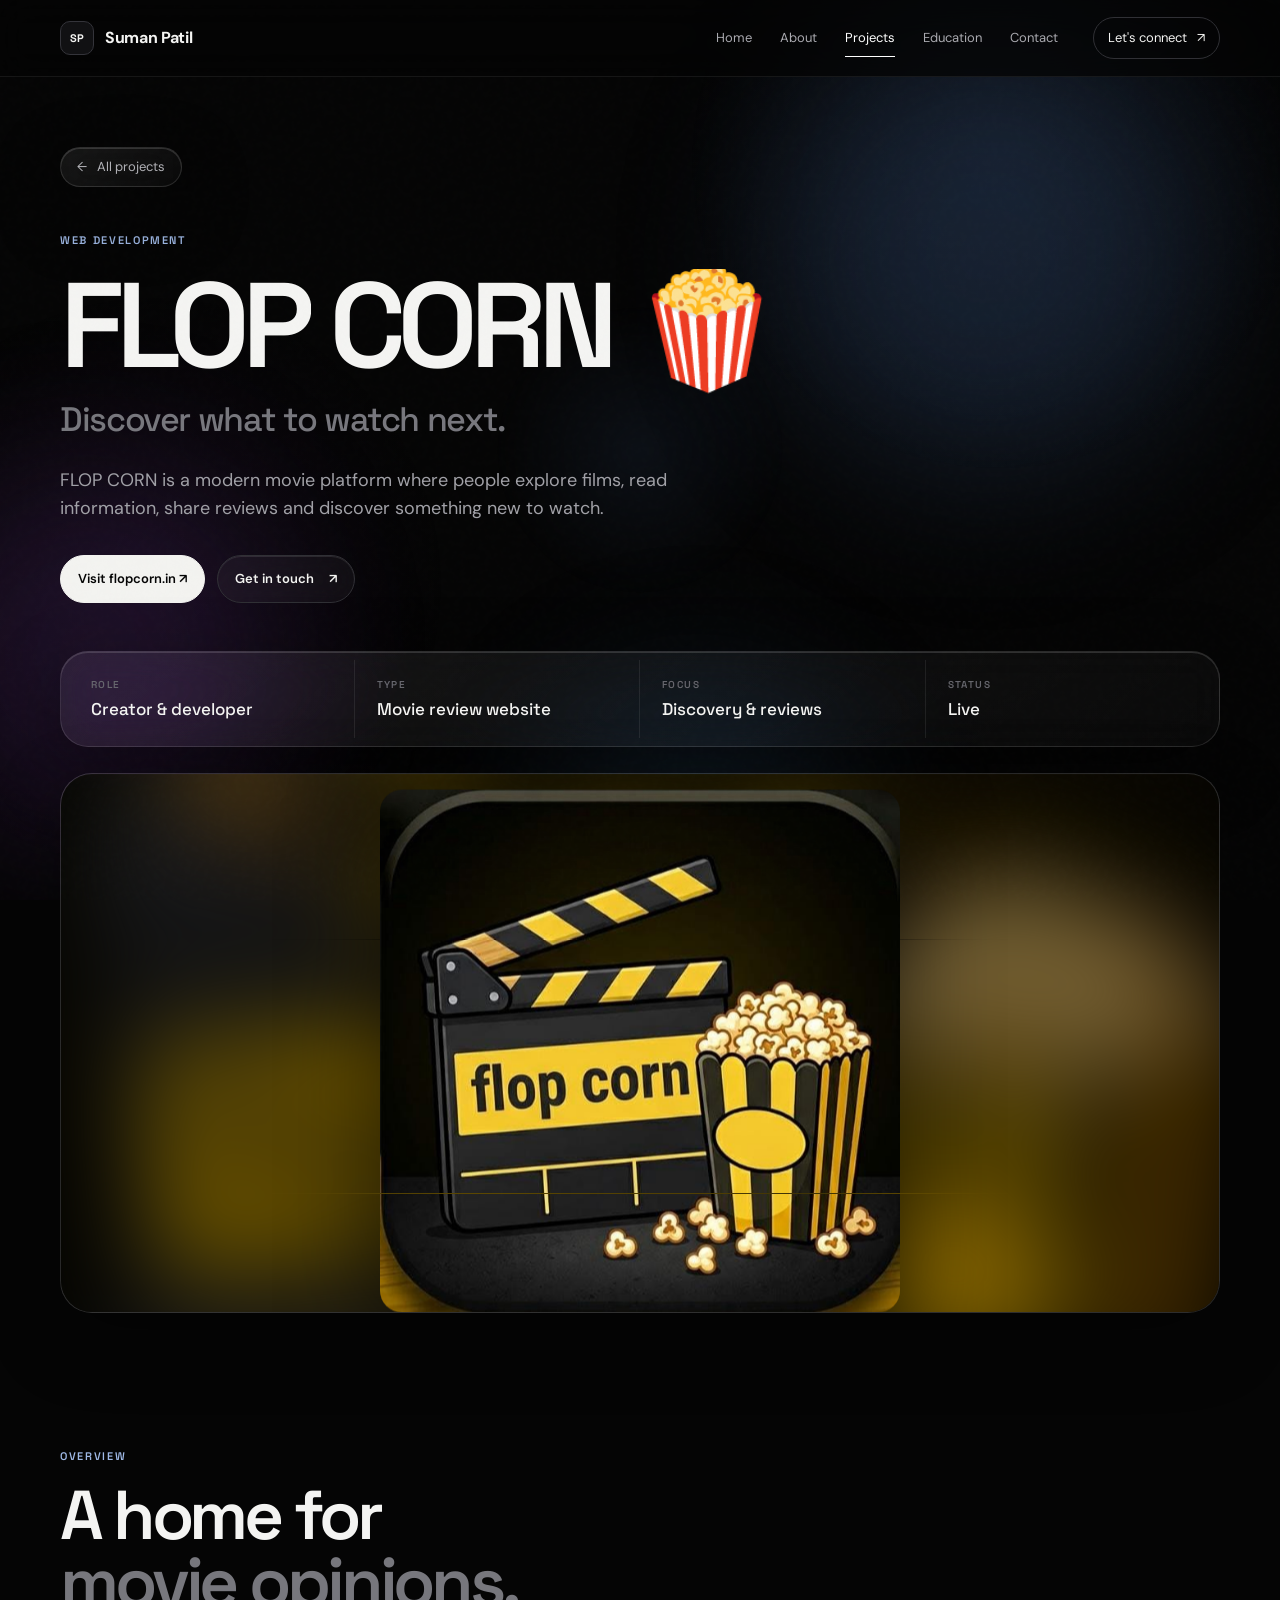
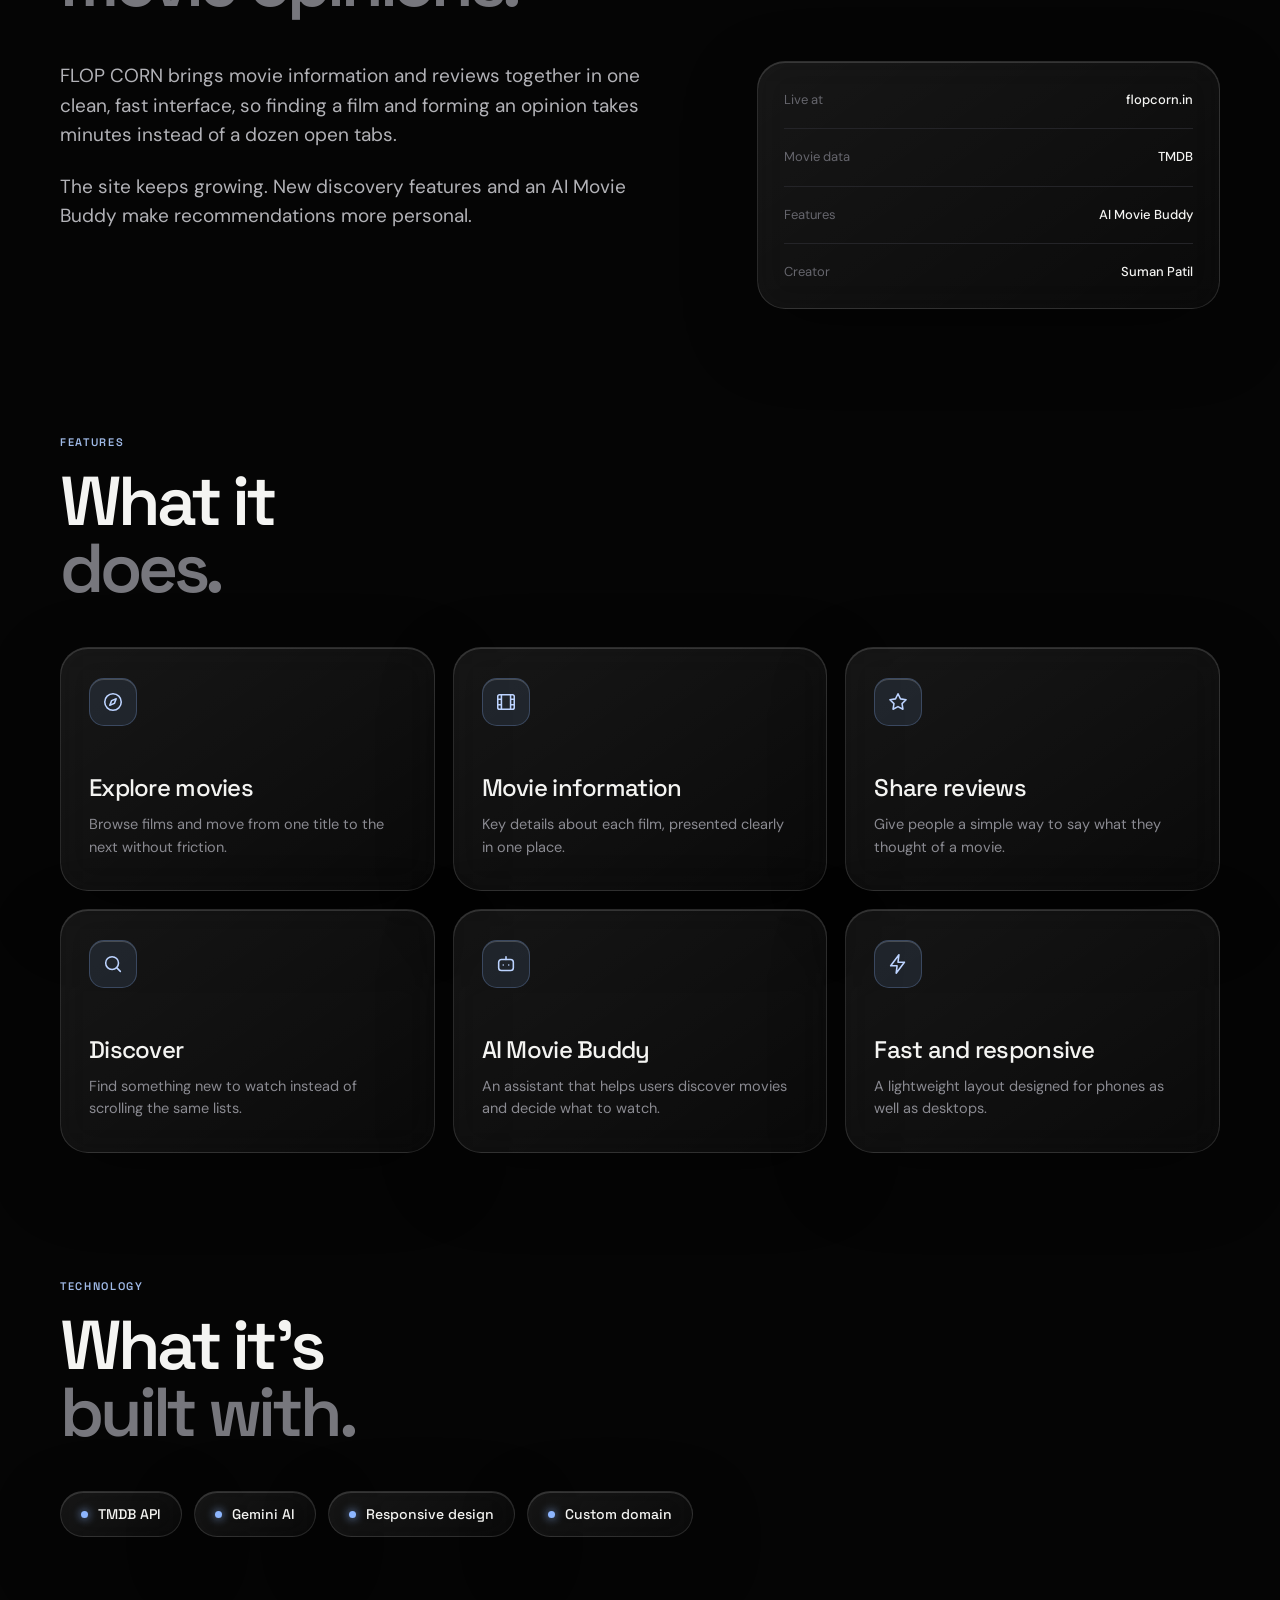
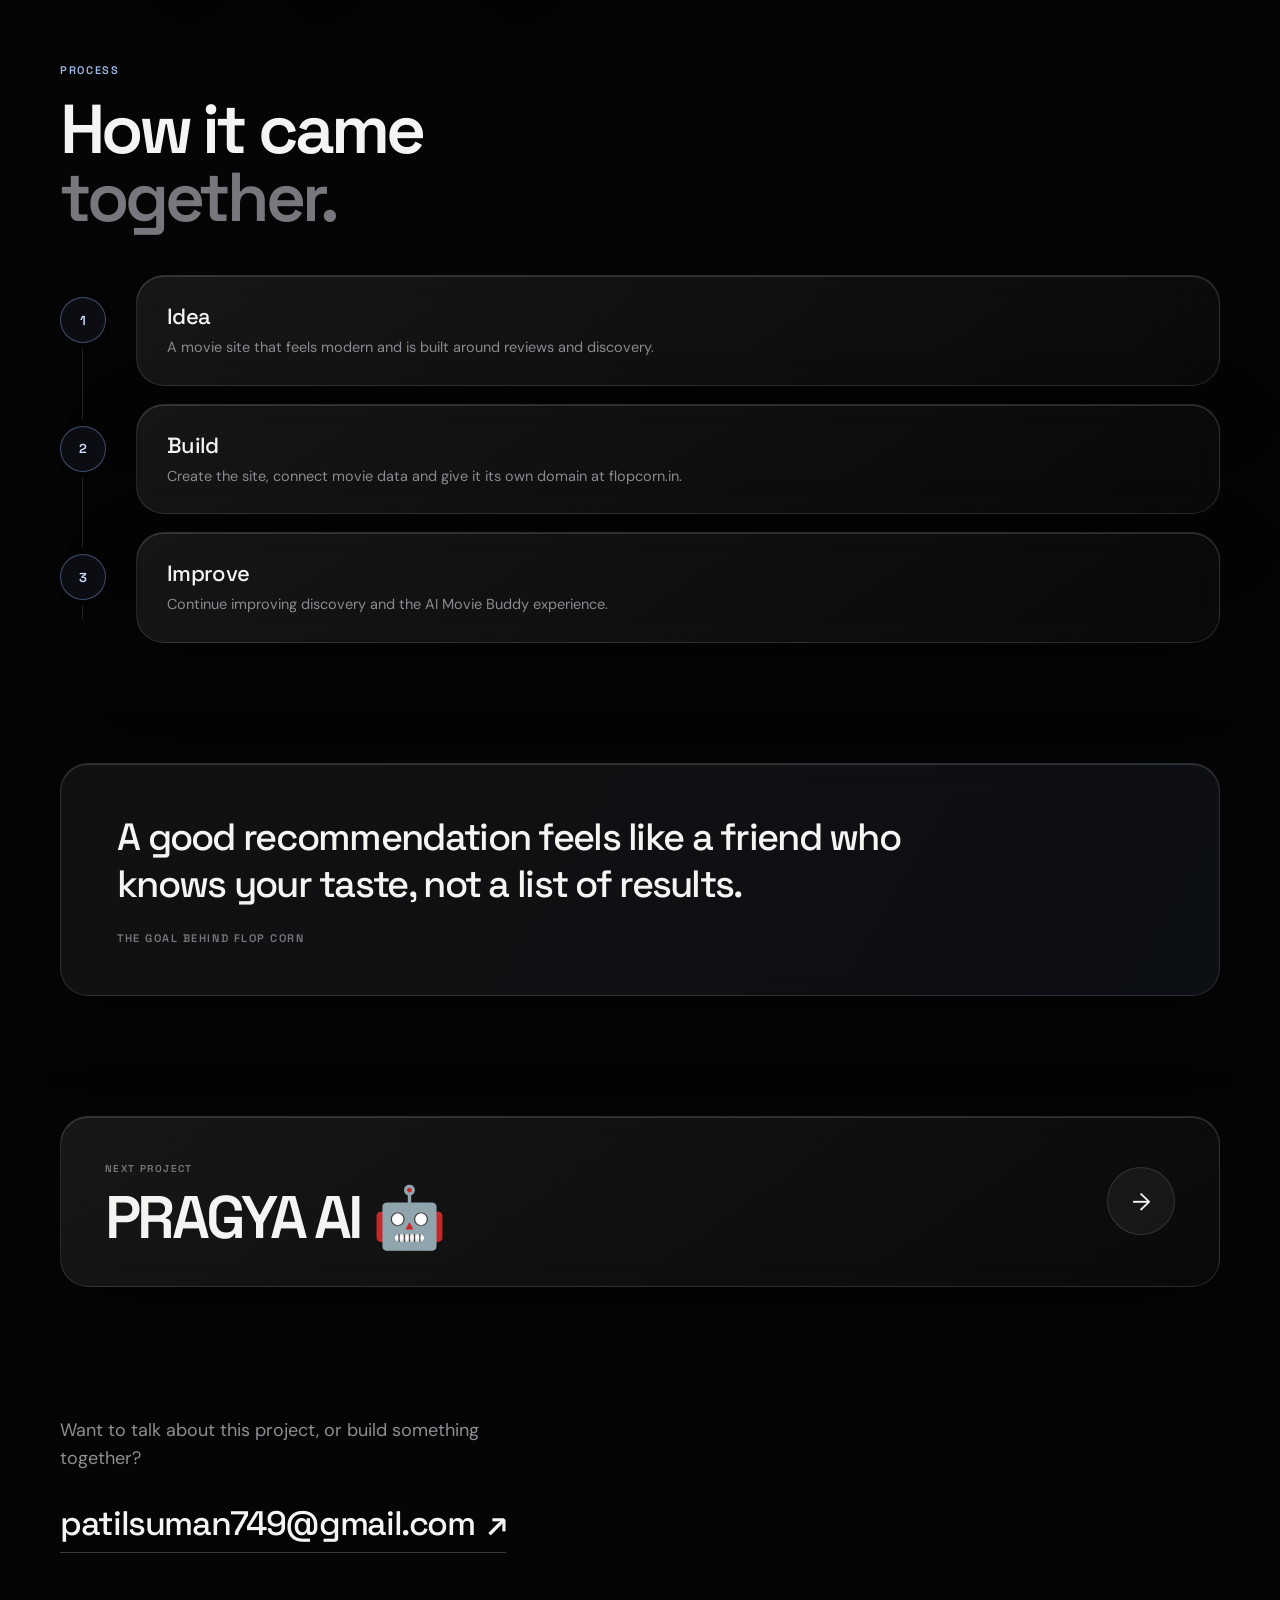
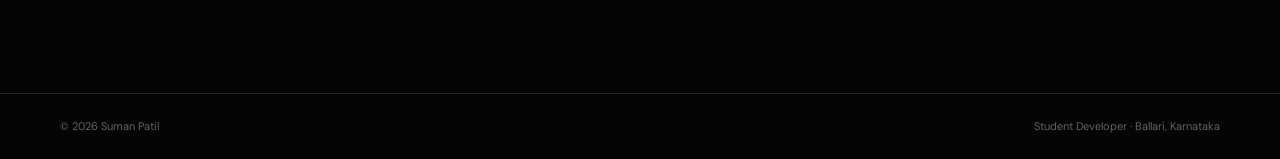
==== commit babfff5f: "Update flopcorn.html" ====
--- a/flopcorn.html
+++ b/flopcorn.html
@@ -1,3 +1,4 @@
+
 <!DOCTYPE html>
 <html lang="en">
 <head>
@@ -5,15 +6,21 @@
   <meta name="viewport" content="width=device-width, initial-scale=1.0">
   <meta name="description" content="FLOP CORN is a modern movie platform to explore movies, read information, share reviews and discover what to watch next. Built by Suman Patil.">
   <title>FLOP CORN — Movie review website | Suman Patil</title>
+
   <link rel="preconnect" href="https://fonts.googleapis.com">
   <link rel="preconnect" href="https://fonts.gstatic.com" crossorigin>
   <link href="https://fonts.googleapis.com/css2?family=DM+Sans:wght@400;500;600;700&family=Space+Grotesk:wght@400;500;600;700&display=swap" rel="stylesheet">
   <link rel="stylesheet" href="style.css">
 </head>
+
 <body>
   <div class="page-wipe" aria-hidden="true"></div>
   <div class="progress"></div>
-  <div class="ambient" aria-hidden="true"><i class="blob b1"></i><i class="blob b2"></i><i class="blob b3"></i></div>
+  <div class="ambient" aria-hidden="true">
+    <i class="blob b1"></i>
+    <i class="blob b2"></i>
+    <i class="blob b3"></i>
+  </div>
   <div class="noise" aria-hidden="true"></div>
   <div class="cursor-orb" aria-hidden="true"></div>
 
@@ -23,6 +30,7 @@
         <span class="logo-box">SP</span>
         <span>Suman Patil</span>
       </a>
+
       <div class="nav-links">
         <a href="index.html#home">Home</a>
         <a href="index.html#about">About</a>
@@ -30,62 +38,271 @@
         <a href="index.html#education">Education</a>
         <a href="index.html#contact">Contact</a>
       </div>
-      <a class="nav-cta" href="index.html#contact">Let's connect <span>↗</span></a>
+
+      <a class="nav-cta" href="index.html#contact">
+        Let's connect <span>↗</span>
+      </a>
+
       <button class="menu" aria-label="Toggle navigation" aria-expanded="false">☰</button>
     </nav>
   </header>
 
   <main>
     <section class="p-hero shell">
-      <a class="back glass reveal" href="index.html#projects"><span>←</span> All projects</a>
-      <div class="p-cat reveal"><span class="kicker">WEB DEVELOPMENT</span></div>
+      <a class="back glass reveal" href="index.html#projects">
+        <span>←</span> All projects
+      </a>
+
+      <div class="p-cat reveal">
+        <span class="kicker">WEB DEVELOPMENT</span>
+      </div>
+
       <h1 class="p-title words">FLOP CORN 🍿</h1>
+
       <p class="p-tagline reveal">Discover what to watch next.</p>
-      <p class="p-lead reveal">FLOP CORN is a modern movie platform where people explore films, read information, share reviews and discover something new to watch.</p>
-      <div class="p-actions reveal"><a class="button primary magnetic" href="https://flopcorn.in/" target="_blank" rel="noopener noreferrer">Visit flopcorn.in ↗</a><a class="button ghost magnetic" href="index.html#contact">Get in touch <span>↗</span></a></div>
-      <div class="meta-grid glass reveal"><div class="meta-item"><span>Role</span><strong>Creator &amp; developer</strong></div><div class="meta-item"><span>Type</span><strong>Movie review website</strong></div><div class="meta-item"><span>Focus</span><strong>Discovery &amp; reviews</strong></div><div class="meta-item"><span>Status</span><strong>Live</strong></div></div>
+
+      <p class="p-lead reveal">
+        FLOP CORN is a modern movie platform where people explore films,
+        read information, share reviews and discover something new to watch.
+      </p>
+
+      <div class="p-actions reveal">
+        <a class="button primary magnetic"
+           href="https://flopcorn.in/"
+           target="_blank"
+           rel="noopener noreferrer">
+          Visit flopcorn.in ↗
+        </a>
+
+        <a class="button ghost magnetic" href="index.html#contact">
+          Get in touch <span>↗</span>
+        </a>
+      </div>
+
+      <div class="meta-grid glass reveal">
+        <div class="meta-item">
+          <span>Role</span>
+          <strong>Creator &amp; developer</strong>
+        </div>
+        <div class="meta-item">
+          <span>Type</span>
+          <strong>Movie review website</strong>
+        </div>
+        <div class="meta-item">
+          <span>Focus</span>
+          <strong>Discovery &amp; reviews</strong>
+        </div>
+        <div class="meta-item">
+          <span>Status</span>
+          <strong>Live</strong>
+        </div>
+      </div>
+
+      <!-- FLOP CORN project image: file is in the repository root -->
       <div class="p-cover glass round reveal" data-tilt>
-        <div class="bg" style="background-image:url('assets/flopcorn.jpeg')"></div>
-        <img src="assets/flopcorn.jpeg" alt="FLOP CORN" data-parallax>
-      </div>
-    </section>
-
-    <section class="p-section shell">
-      <div class="p-head reveal"><span class="kicker">OVERVIEW</span><h2>A home for<br><em>movie opinions.</em></h2></div>
+        <div
+          class="bg"
+          style="background-image: url('./flopcorn.jpeg');"
+          aria-hidden="true">
+        </div>
+
+        <img
+          src="./flopcorn.jpeg"
+          alt="FLOP CORN movie review website"
+          data-parallax
+          loading="eager"
+          onerror="this.style.display='none';">
+      </div>
+    </section>
+
+    <section class="p-section shell">
+      <div class="p-head reveal">
+        <span class="kicker">OVERVIEW</span>
+        <h2>A home for<br><em>movie opinions.</em></h2>
+      </div>
+
       <div class="overview">
-        <div class="overview-copy reveal"><p>FLOP CORN brings movie information and reviews together in one clean, fast interface, so finding a film and forming an opinion takes minutes instead of a dozen open tabs.</p><p>The site keeps growing. New discovery features and an AI Movie Buddy are being added to make recommendations feel more personal.</p></div>
-        <div class="glance glass reveal"><div class="about-row"><span>Live at</span><strong>flopcorn.in</strong></div><div class="about-row"><span>Movie data</span><strong>TMDB</strong></div><div class="about-row"><span>Next up</span><strong>AI Movie Buddy</strong></div><div class="about-row"><span>Creator</span><strong>Suman Patil</strong></div></div>
-      </div>
-    </section>
-
-    <section class="p-section shell">
-      <div class="p-head reveal"><span class="kicker">FEATURES</span><h2>What it<br><em>does.</em></h2></div>
-      <div class="feature-grid "><article class="feature glass reveal"><span class="f-icon"><svg viewBox="0 0 24 24" aria-hidden="true"><circle cx="12" cy="12" r="9"/><path d="m15.5 8.5-2 5-5 2 2-5z"/></svg></span><h3>Explore movies</h3><p>Browse films and move from one title to the next without friction.</p></article><article class="feature glass reveal"><span class="f-icon"><svg viewBox="0 0 24 24" aria-hidden="true"><rect x="3" y="4" width="18" height="16" rx="2"/><path d="M7 4v16M17 4v16M3 9h4M17 9h4M3 15h4M17 15h4"/></svg></span><h3>Movie information</h3><p>Key details about each film, presented clearly in one place.</p></article><article class="feature glass reveal"><span class="f-icon"><svg viewBox="0 0 24 24" aria-hidden="true"><path d="m12 3 2.7 5.6 6.1.9-4.4 4.3 1 6.1L12 17l-5.4 2.9 1-6.1L3.2 9.5l6.1-.9z"/></svg></span><h3>Share reviews</h3><p>Give people a simple way to say what they thought of a movie.</p></article><article class="feature glass reveal"><span class="f-icon"><svg viewBox="0 0 24 24" aria-hidden="true"><circle cx="11" cy="11" r="7"/><path d="m20 20-3.5-3.5"/></svg></span><h3>Discover</h3><p>Find something new to watch instead of scrolling the same lists.</p></article><article class="feature glass reveal"><span class="f-icon"><svg viewBox="0 0 24 24" aria-hidden="true"><rect x="4" y="7" width="16" height="12" rx="3"/><path d="M12 7V4M9 13h.01M15 13h.01"/></svg></span><h3>AI Movie Buddy</h3><p>An assistant that helps you decide what to watch, moving to Gemini with TMDB movie data.</p></article><article class="feature glass reveal"><span class="f-icon"><svg viewBox="0 0 24 24" aria-hidden="true"><path d="M13 2 4 14h7l-1 8 9-12h-7z"/></svg></span><h3>Fast and responsive</h3><p>A lightweight layout that works on phones as well as desktops.</p></article></div>
-    </section>
-
-    <section class="p-section shell">
-      <div class="p-head reveal"><span class="kicker">TECHNOLOGY</span><h2>What it's<br><em>built with.</em></h2></div>
-      <div class="chips"><span class="tech glass reveal"><i></i>TMDB API</span><span class="tech glass reveal"><i></i>Gemini AI</span><span class="tech glass reveal"><i></i>Responsive design</span><span class="tech glass reveal"><i></i>Custom domain</span></div>
-    </section>
-    <section class="p-section shell">
-      <div class="p-head reveal"><span class="kicker">PROCESS</span><h2>How it came<br><em>together.</em></h2></div>
-      <div class="timeline"><i class="line"></i><div class="t-item reveal"><span class="t-dot">1</span><article class="t-card glass"><h3>Idea</h3><p>A movie site that feels modern and is built around reviews and discovery.</p></article></div><div class="t-item reveal"><span class="t-dot">2</span><article class="t-card glass"><h3>Build</h3><p>Create the site, connect movie data and give it its own domain at flopcorn.in.</p></article></div><div class="t-item reveal"><span class="t-dot">3</span><article class="t-card glass"><h3>Improve</h3><p>Upgrade the AI Movie Buddy from simple keyword matching to real AI responses.</p></article></div></div>
-    </section>
-
-    <section class="p-section shell">
-      <div class="quote glass reveal"><p>A good recommendation feels like a friend who knows your taste, not a list of results.</p><small>The goal behind FLOP CORN</small></div>
+        <div class="overview-copy reveal">
+          <p>
+            FLOP CORN brings movie information and reviews together in one
+            clean, fast interface, so finding a film and forming an opinion
+            takes minutes instead of a dozen open tabs.
+          </p>
+
+          <p>
+            The site keeps growing. New discovery features and an AI Movie
+            Buddy make recommendations more personal.
+          </p>
+        </div>
+
+        <div class="glance glass reveal">
+          <div class="about-row">
+            <span>Live at</span>
+            <strong>flopcorn.in</strong>
+          </div>
+          <div class="about-row">
+            <span>Movie data</span>
+            <strong>TMDB</strong>
+          </div>
+          <div class="about-row">
+            <span>Features</span>
+            <strong>AI Movie Buddy</strong>
+          </div>
+          <div class="about-row">
+            <span>Creator</span>
+            <strong>Suman Patil</strong>
+          </div>
+        </div>
+      </div>
+    </section>
+
+    <section class="p-section shell">
+      <div class="p-head reveal">
+        <span class="kicker">FEATURES</span>
+        <h2>What it<br><em>does.</em></h2>
+      </div>
+
+      <div class="feature-grid">
+        <article class="feature glass reveal">
+          <span class="f-icon">
+            <svg viewBox="0 0 24 24" aria-hidden="true">
+              <circle cx="12" cy="12" r="9"/>
+              <path d="m15.5 8.5-2 5-5 2 2-5z"/>
+            </svg>
+          </span>
+          <h3>Explore movies</h3>
+          <p>Browse films and move from one title to the next without friction.</p>
+        </article>
+
+        <article class="feature glass reveal">
+          <span class="f-icon">
+            <svg viewBox="0 0 24 24" aria-hidden="true">
+              <rect x="3" y="4" width="18" height="16" rx="2"/>
+              <path d="M7 4v16M17 4v16M3 9h4M17 9h4M3 15h4M17 15h4"/>
+            </svg>
+          </span>
+          <h3>Movie information</h3>
+          <p>Key details about each film, presented clearly in one place.</p>
+        </article>
+
+        <article class="feature glass reveal">
+          <span class="f-icon">
+            <svg viewBox="0 0 24 24" aria-hidden="true">
+              <path d="m12 3 2.7 5.6 6.1.9-4.4 4.3 1 6.1L12 17l-5.4 2.9 1-6.1L3.2 9.5l6.1-.9z"/>
+            </svg>
+          </span>
+          <h3>Share reviews</h3>
+          <p>Give people a simple way to say what they thought of a movie.</p>
+        </article>
+
+        <article class="feature glass reveal">
+          <span class="f-icon">
+            <svg viewBox="0 0 24 24" aria-hidden="true">
+              <circle cx="11" cy="11" r="7"/>
+              <path d="m20 20-3.5-3.5"/>
+            </svg>
+          </span>
+          <h3>Discover</h3>
+          <p>Find something new to watch instead of scrolling the same lists.</p>
+        </article>
+
+        <article class="feature glass reveal">
+          <span class="f-icon">
+            <svg viewBox="0 0 24 24" aria-hidden="true">
+              <rect x="4" y="7" width="16" height="12" rx="3"/>
+              <path d="M12 7V4M9 13h.01M15 13h.01"/>
+            </svg>
+          </span>
+          <h3>AI Movie Buddy</h3>
+          <p>An assistant that helps users discover movies and decide what to watch.</p>
+        </article>
+
+        <article class="feature glass reveal">
+          <span class="f-icon">
+            <svg viewBox="0 0 24 24" aria-hidden="true">
+              <path d="M13 2 4 14h7l-1 8 9-12h-7z"/>
+            </svg>
+          </span>
+          <h3>Fast and responsive</h3>
+          <p>A lightweight layout designed for phones as well as desktops.</p>
+        </article>
+      </div>
+    </section>
+
+    <section class="p-section shell">
+      <div class="p-head reveal">
+        <span class="kicker">TECHNOLOGY</span>
+        <h2>What it's<br><em>built with.</em></h2>
+      </div>
+
+      <div class="chips">
+        <span class="tech glass reveal"><i></i>TMDB API</span>
+        <span class="tech glass reveal"><i></i>Gemini AI</span>
+        <span class="tech glass reveal"><i></i>Responsive design</span>
+        <span class="tech glass reveal"><i></i>Custom domain</span>
+      </div>
+    </section>
+
+    <section class="p-section shell">
+      <div class="p-head reveal">
+        <span class="kicker">PROCESS</span>
+        <h2>How it came<br><em>together.</em></h2>
+      </div>
+
+      <div class="timeline">
+        <i class="line"></i>
+
+        <div class="t-item reveal">
+          <span class="t-dot">1</span>
+          <article class="t-card glass">
+            <h3>Idea</h3>
+            <p>A movie site that feels modern and is built around reviews and discovery.</p>
+          </article>
+        </div>
+
+        <div class="t-item reveal">
+          <span class="t-dot">2</span>
+          <article class="t-card glass">
+            <h3>Build</h3>
+            <p>Create the site, connect movie data and give it its own domain at flopcorn.in.</p>
+          </article>
+        </div>
+
+        <div class="t-item reveal">
+          <span class="t-dot">3</span>
+          <article class="t-card glass">
+            <h3>Improve</h3>
+            <p>Continue improving discovery and the AI Movie Buddy experience.</p>
+          </article>
+        </div>
+      </div>
+    </section>
+
+    <section class="p-section shell">
+      <div class="quote glass reveal">
+        <p>
+          A good recommendation feels like a friend who knows your taste,
+          not a list of results.
+        </p>
+        <small>The goal behind FLOP CORN</small>
+      </div>
     </section>
 
     <section class="p-section shell">
       <a class="next glass reveal" href="pragya-ai.html">
-        <div><small>Next project</small><h3>PRAGYA AI 🤖</h3></div>
+        <div>
+          <small>Next project</small>
+          <h3>PRAGYA AI 🤖</h3>
+        </div>
         <span class="arrow" aria-hidden="true">→</span>
       </a>
     </section>
 
     <section class="shell p-cta reveal">
       <p>Want to talk about this project, or build something together?</p>
-      <a class="email-link" href="mailto:patilsuman749@gmail.com">patilsuman749@gmail.com <span>↗</span></a>
+      <a class="email-link" href="mailto:patilsuman749@gmail.com">
+        patilsuman749@gmail.com <span>↗</span>
+      </a>
     </section>
   </main>
 
